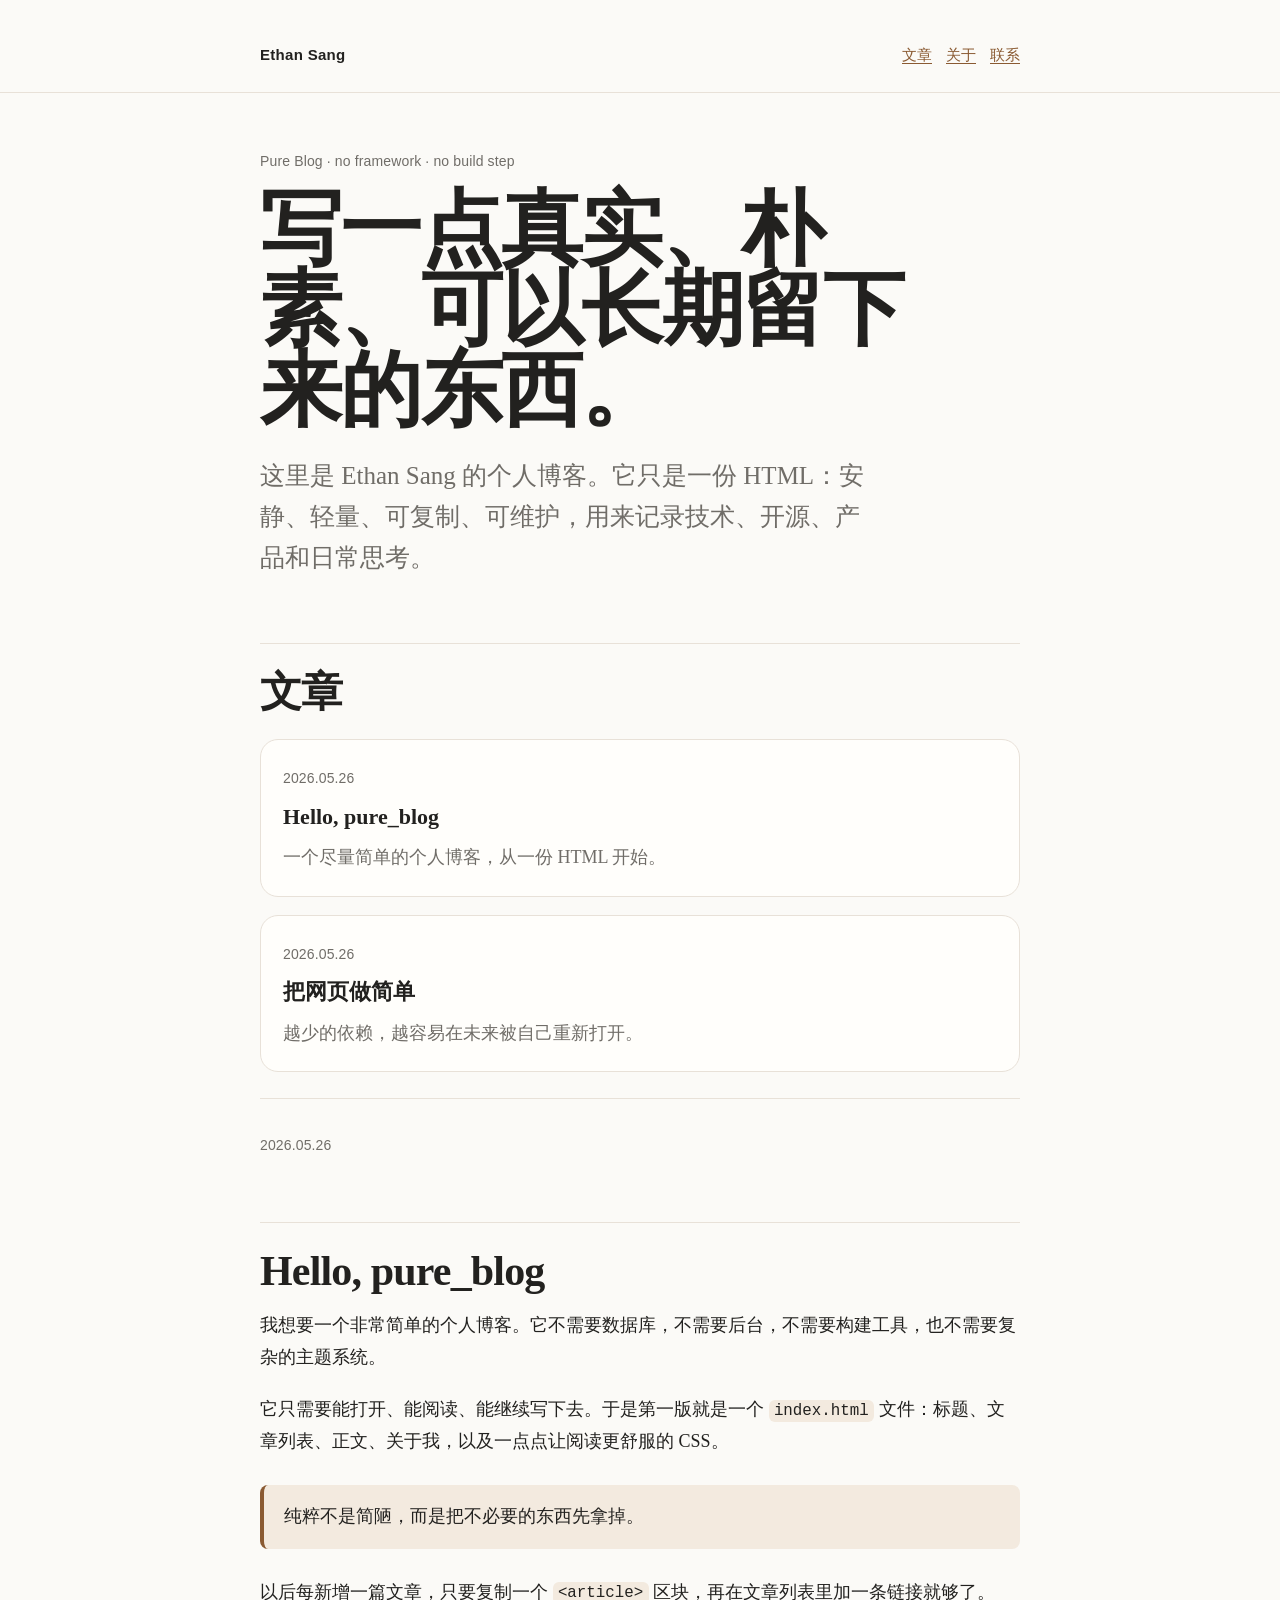
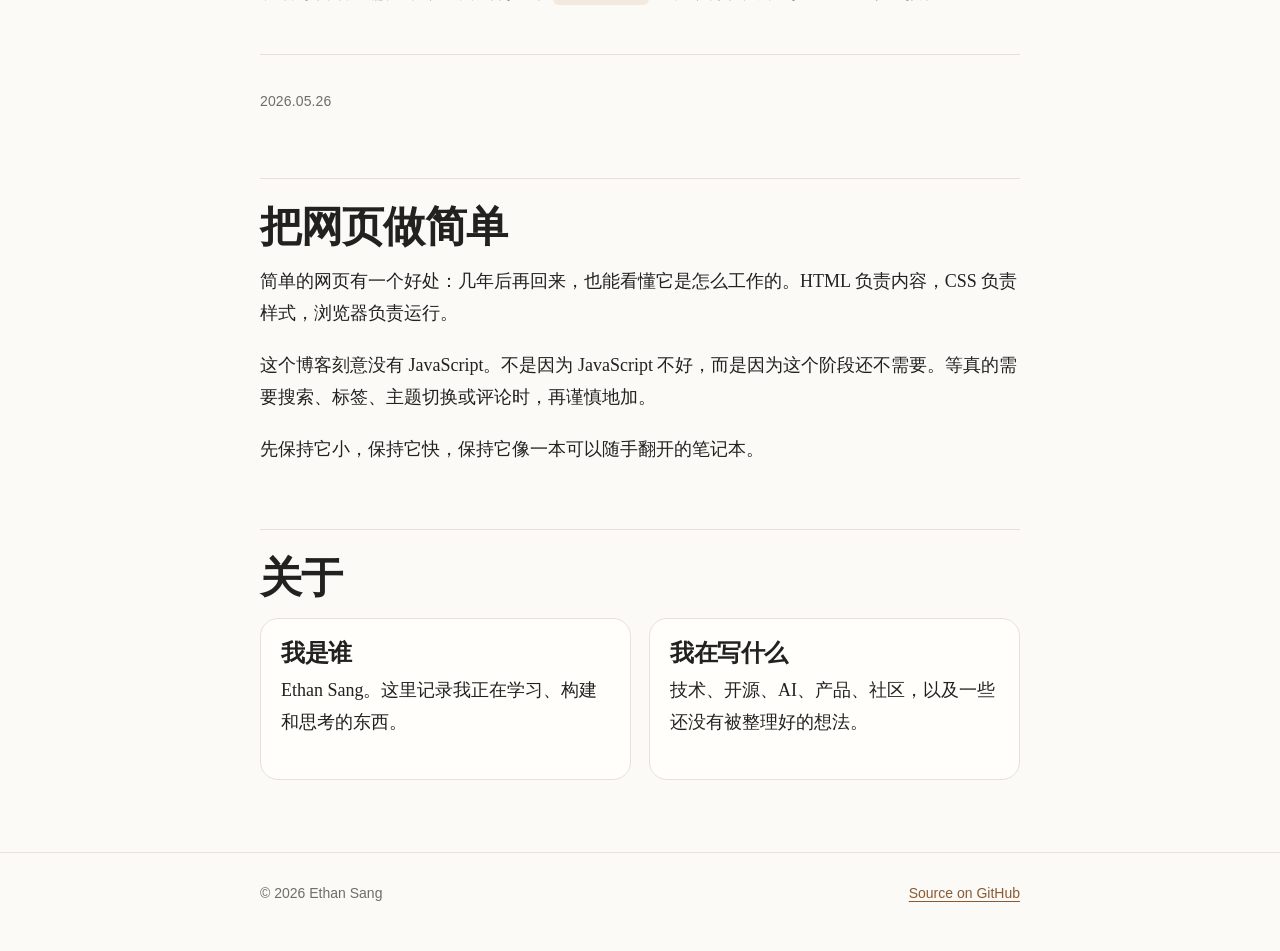
==== index.html @ effcb991 "Create pure personal blog homepage" ====
<!doctype html>
<html lang="zh-CN">
<head>
  <meta charset="utf-8">
  <meta name="viewport" content="width=device-width, initial-scale=1">
  <meta name="description" content="Ethan Sang 的个人博客，记录技术、开源、产品与日常思考。">
  <title>Ethan Sang · Pure Blog</title>
  <style>
    :root {
      color-scheme: light dark;
      --bg: #fbfaf7;
      --paper: #fffefb;
      --text: #22211f;
      --muted: #706d68;
      --line: #e8e1d8;
      --accent: #8a5a32;
      --accent-soft: #f3eadf;
      --max: 760px;
    }

    @media (prefers-color-scheme: dark) {
      :root {
        --bg: #171615;
        --paper: #1f1d1b;
        --text: #f2eee8;
        --muted: #b7afa4;
        --line: #34312d;
        --accent: #d8a66d;
        --accent-soft: #2a241d;
      }
    }

    * { box-sizing: border-box; }

    html { scroll-behavior: smooth; }

    body {
      margin: 0;
      background: var(--bg);
      color: var(--text);
      font: 18px/1.75 Georgia, "Times New Roman", "Noto Serif SC", "Songti SC", serif;
    }

    a {
      color: var(--accent);
      text-decoration-thickness: 1px;
      text-underline-offset: 0.18em;
    }

    a:hover { text-decoration-thickness: 2px; }

    .wrap {
      width: min(calc(100% - 32px), var(--max));
      margin: 0 auto;
    }

    header {
      padding: 42px 0 24px;
      border-bottom: 1px solid var(--line);
    }

    nav {
      display: flex;
      justify-content: space-between;
      gap: 18px;
      align-items: center;
      font-family: -apple-system, BlinkMacSystemFont, "Segoe UI", sans-serif;
      font-size: 15px;
    }

    nav .brand {
      color: var(--text);
      font-weight: 700;
      text-decoration: none;
      letter-spacing: 0.02em;
    }

    nav .links {
      display: flex;
      gap: 14px;
      flex-wrap: wrap;
      justify-content: flex-end;
    }

    main { padding: 56px 0 72px; }

    .hero { margin-bottom: 64px; }

    h1, h2, h3 {
      line-height: 1.18;
      margin: 0 0 14px;
      letter-spacing: -0.02em;
    }

    h1 {
      max-width: 680px;
      font-size: clamp(42px, 9vw, 82px);
      line-height: 0.98;
    }

    h2 {
      margin-top: 64px;
      padding-top: 24px;
      border-top: 1px solid var(--line);
      font-size: clamp(28px, 5vw, 42px);
    }

    h3 { font-size: 24px; }

    p { margin: 0 0 1.15em; }

    .lead {
      max-width: 620px;
      margin-top: 24px;
      color: var(--muted);
      font-size: clamp(20px, 3vw, 25px);
      line-height: 1.65;
    }

    .meta, .note-meta {
      color: var(--muted);
      font-family: -apple-system, BlinkMacSystemFont, "Segoe UI", sans-serif;
      font-size: 14px;
      letter-spacing: 0.01em;
    }

    .note-list {
      display: grid;
      gap: 18px;
      margin: 22px 0 0;
      padding: 0;
      list-style: none;
    }

    .note-card {
      display: block;
      padding: 22px;
      background: var(--paper);
      border: 1px solid var(--line);
      border-radius: 18px;
      color: inherit;
      text-decoration: none;
    }

    .note-card:hover {
      border-color: color-mix(in srgb, var(--accent) 45%, var(--line));
    }

    .note-card strong {
      display: block;
      margin: 4px 0 6px;
      font-size: 22px;
    }

    .note-card span {
      color: var(--muted);
      display: block;
    }

    article {
      margin-top: 46px;
      padding-top: 34px;
      border-top: 1px solid var(--line);
    }

    article:first-of-type { margin-top: 26px; }

    blockquote {
      margin: 28px 0;
      padding: 16px 20px;
      background: var(--accent-soft);
      border-left: 4px solid var(--accent);
      border-radius: 8px;
      color: var(--text);
    }

    code {
      padding: 0.14em 0.34em;
      background: var(--accent-soft);
      border-radius: 6px;
      font-family: ui-monospace, SFMono-Regular, Menlo, Consolas, monospace;
      font-size: 0.88em;
    }

    .about-grid {
      display: grid;
      grid-template-columns: 1fr 1fr;
      gap: 18px;
    }

    .box {
      padding: 20px;
      background: var(--paper);
      border: 1px solid var(--line);
      border-radius: 18px;
    }

    .box h3 { margin-bottom: 8px; }

    footer {
      padding: 28px 0 46px;
      border-top: 1px solid var(--line);
      color: var(--muted);
      font-family: -apple-system, BlinkMacSystemFont, "Segoe UI", sans-serif;
      font-size: 14px;
    }

    footer .wrap {
      display: flex;
      justify-content: space-between;
      gap: 16px;
      flex-wrap: wrap;
    }

    @media (max-width: 640px) {
      body { font-size: 17px; }
      header { padding-top: 26px; }
      nav { align-items: flex-start; }
      main { padding-top: 42px; }
      .about-grid { grid-template-columns: 1fr; }
      .note-card { padding: 18px; }
    }

    @media print {
      body { background: #fff; color: #000; }
      .note-card, .box { border-color: #ccc; }
      nav .links, footer { display: none; }
    }
  </style>
</head>
<body>
  <header>
    <nav class="wrap" aria-label="主导航">
      <a class="brand" href="#top">Ethan Sang</a>
      <div class="links">
        <a href="#notes">文章</a>
        <a href="#about">关于</a>
        <a href="mailto:iimsyw@gmail.com">联系</a>
      </div>
    </nav>
  </header>

  <main id="top" class="wrap">
    <section class="hero" aria-labelledby="site-title">
      <p class="meta">Pure Blog · no framework · no build step</p>
      <h1 id="site-title">写一点真实、朴素、可以长期留下来的东西。</h1>
      <p class="lead">这里是 Ethan Sang 的个人博客。它只是一份 HTML：安静、轻量、可复制、可维护，用来记录技术、开源、产品和日常思考。</p>
    </section>

    <section id="notes" aria-labelledby="notes-title">
      <h2 id="notes-title">文章</h2>
      <ul class="note-list">
        <li>
          <a class="note-card" href="#hello-pure-blog">
            <time class="note-meta" datetime="2026-05-26">2026.05.26</time>
            <strong>Hello, pure_blog</strong>
            <span>一个尽量简单的个人博客，从一份 HTML 开始。</span>
          </a>
        </li>
        <li>
          <a class="note-card" href="#simple-web">
            <time class="note-meta" datetime="2026-05-26">2026.05.26</time>
            <strong>把网页做简单</strong>
            <span>越少的依赖，越容易在未来被自己重新打开。</span>
          </a>
        </li>
      </ul>

      <article id="hello-pure-blog">
        <p class="note-meta"><time datetime="2026-05-26">2026.05.26</time></p>
        <h2>Hello, pure_blog</h2>
        <p>我想要一个非常简单的个人博客。它不需要数据库，不需要后台，不需要构建工具，也不需要复杂的主题系统。</p>
        <p>它只需要能打开、能阅读、能继续写下去。于是第一版就是一个 <code>index.html</code> 文件：标题、文章列表、正文、关于我，以及一点点让阅读更舒服的 CSS。</p>
        <blockquote>纯粹不是简陋，而是把不必要的东西先拿掉。</blockquote>
        <p>以后每新增一篇文章，只要复制一个 <code>&lt;article&gt;</code> 区块，再在文章列表里加一条链接就够了。</p>
      </article>

      <article id="simple-web">
        <p class="note-meta"><time datetime="2026-05-26">2026.05.26</time></p>
        <h2>把网页做简单</h2>
        <p>简单的网页有一个好处：几年后再回来，也能看懂它是怎么工作的。HTML 负责内容，CSS 负责样式，浏览器负责运行。</p>
        <p>这个博客刻意没有 JavaScript。不是因为 JavaScript 不好，而是因为这个阶段还不需要。等真的需要搜索、标签、主题切换或评论时，再谨慎地加。</p>
        <p>先保持它小，保持它快，保持它像一本可以随手翻开的笔记本。</p>
      </article>
    </section>

    <section id="about" aria-labelledby="about-title">
      <h2 id="about-title">关于</h2>
      <div class="about-grid">
        <div class="box">
          <h3>我是谁</h3>
          <p>Ethan Sang。这里记录我正在学习、构建和思考的东西。</p>
        </div>
        <div class="box">
          <h3>我在写什么</h3>
          <p>技术、开源、AI、产品、社区，以及一些还没有被整理好的想法。</p>
        </div>
      </div>
    </section>
  </main>

  <footer>
    <div class="wrap">
      <span>© 2026 Ethan Sang</span>
      <span><a href="https://github.com/dethan3/pure_blog">Source on GitHub</a></span>
    </div>
  </footer>
</body>
</html>
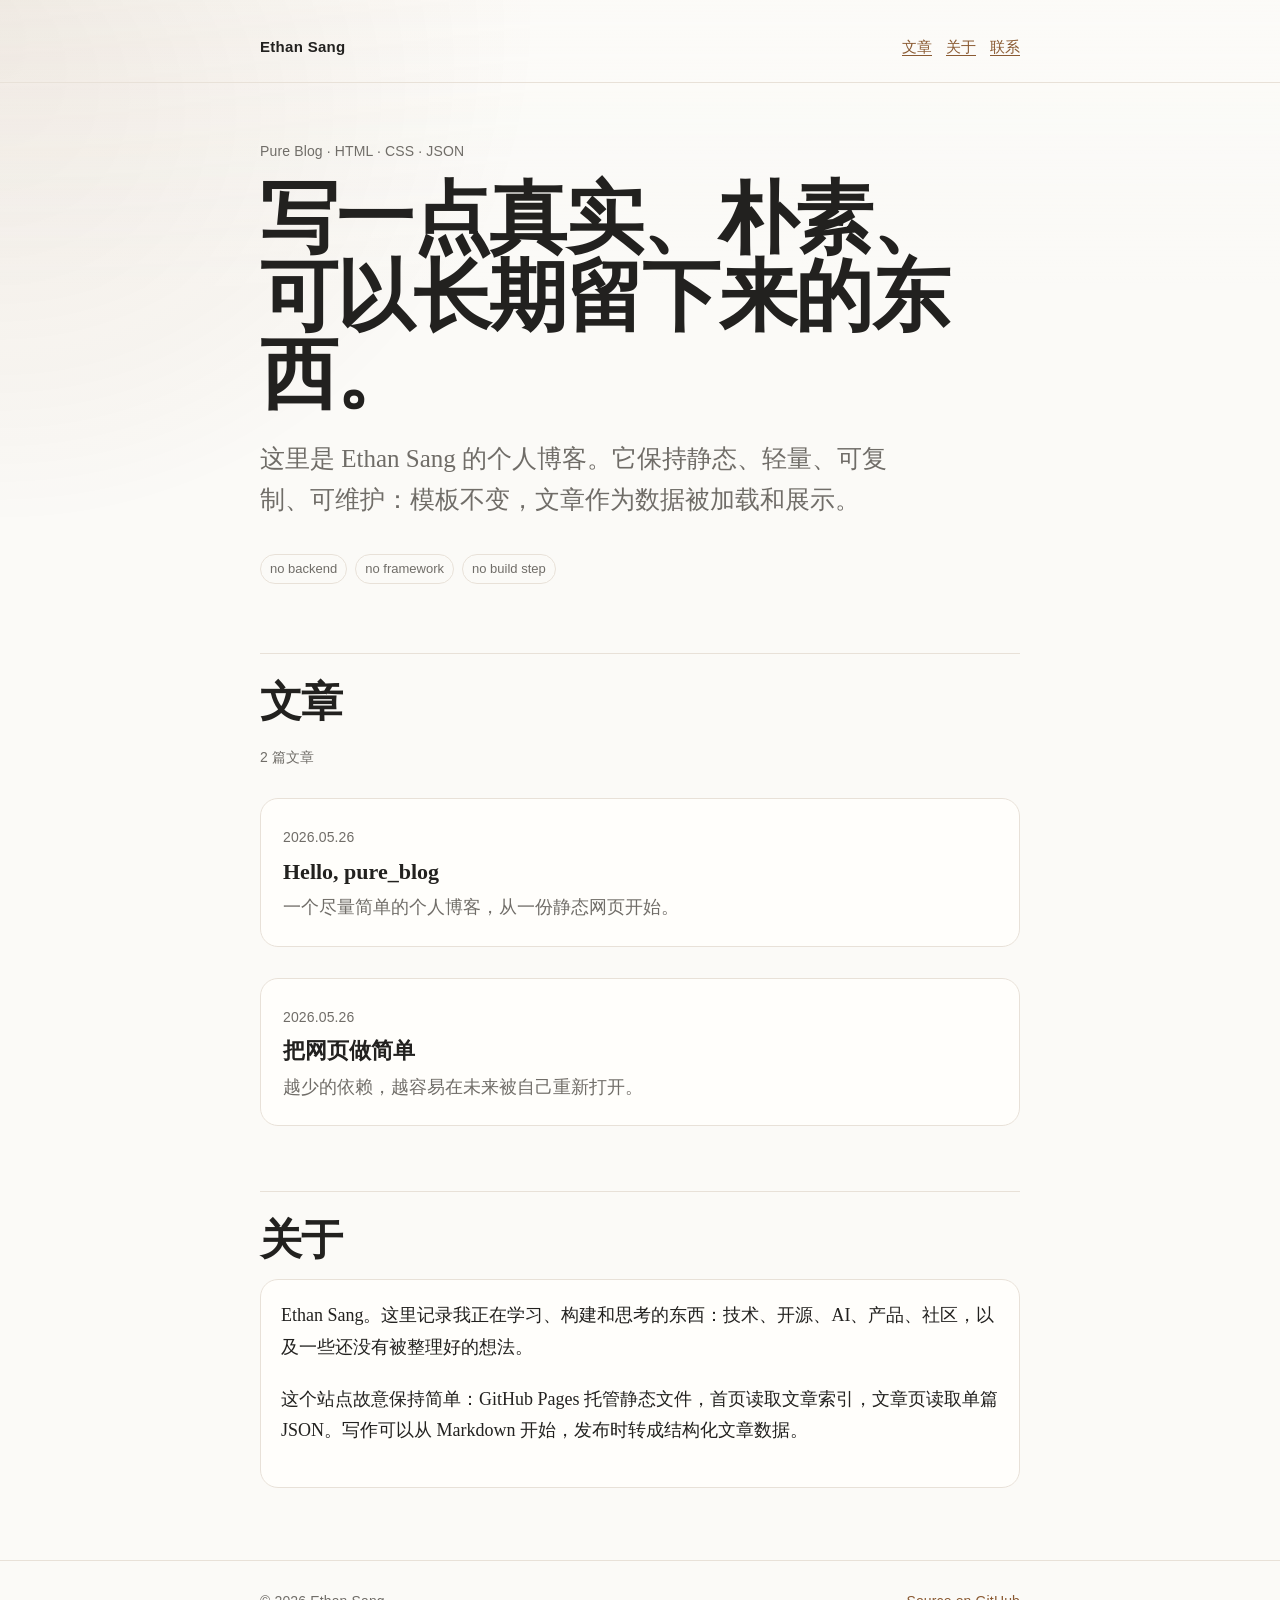
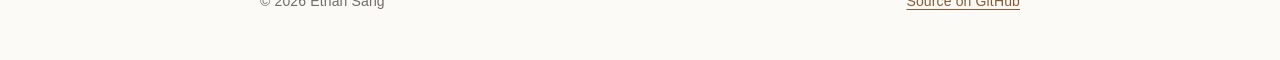
==== commit 4e84aa98: "Convert homepage to JSON powered post list" ====
--- a/index.html
+++ b/index.html
@@ -5,233 +5,12 @@
   <meta name="viewport" content="width=device-width, initial-scale=1">
   <meta name="description" content="Ethan Sang 的个人博客，记录技术、开源、产品与日常思考。">
   <title>Ethan Sang · Pure Blog</title>
-  <style>
-    :root {
-      color-scheme: light dark;
-      --bg: #fbfaf7;
-      --paper: #fffefb;
-      --text: #22211f;
-      --muted: #706d68;
-      --line: #e8e1d8;
-      --accent: #8a5a32;
-      --accent-soft: #f3eadf;
-      --max: 760px;
-    }
-
-    @media (prefers-color-scheme: dark) {
-      :root {
-        --bg: #171615;
-        --paper: #1f1d1b;
-        --text: #f2eee8;
-        --muted: #b7afa4;
-        --line: #34312d;
-        --accent: #d8a66d;
-        --accent-soft: #2a241d;
-      }
-    }
-
-    * { box-sizing: border-box; }
-
-    html { scroll-behavior: smooth; }
-
-    body {
-      margin: 0;
-      background: var(--bg);
-      color: var(--text);
-      font: 18px/1.75 Georgia, "Times New Roman", "Noto Serif SC", "Songti SC", serif;
-    }
-
-    a {
-      color: var(--accent);
-      text-decoration-thickness: 1px;
-      text-underline-offset: 0.18em;
-    }
-
-    a:hover { text-decoration-thickness: 2px; }
-
-    .wrap {
-      width: min(calc(100% - 32px), var(--max));
-      margin: 0 auto;
-    }
-
-    header {
-      padding: 42px 0 24px;
-      border-bottom: 1px solid var(--line);
-    }
-
-    nav {
-      display: flex;
-      justify-content: space-between;
-      gap: 18px;
-      align-items: center;
-      font-family: -apple-system, BlinkMacSystemFont, "Segoe UI", sans-serif;
-      font-size: 15px;
-    }
-
-    nav .brand {
-      color: var(--text);
-      font-weight: 700;
-      text-decoration: none;
-      letter-spacing: 0.02em;
-    }
-
-    nav .links {
-      display: flex;
-      gap: 14px;
-      flex-wrap: wrap;
-      justify-content: flex-end;
-    }
-
-    main { padding: 56px 0 72px; }
-
-    .hero { margin-bottom: 64px; }
-
-    h1, h2, h3 {
-      line-height: 1.18;
-      margin: 0 0 14px;
-      letter-spacing: -0.02em;
-    }
-
-    h1 {
-      max-width: 680px;
-      font-size: clamp(42px, 9vw, 82px);
-      line-height: 0.98;
-    }
-
-    h2 {
-      margin-top: 64px;
-      padding-top: 24px;
-      border-top: 1px solid var(--line);
-      font-size: clamp(28px, 5vw, 42px);
-    }
-
-    h3 { font-size: 24px; }
-
-    p { margin: 0 0 1.15em; }
-
-    .lead {
-      max-width: 620px;
-      margin-top: 24px;
-      color: var(--muted);
-      font-size: clamp(20px, 3vw, 25px);
-      line-height: 1.65;
-    }
-
-    .meta, .note-meta {
-      color: var(--muted);
-      font-family: -apple-system, BlinkMacSystemFont, "Segoe UI", sans-serif;
-      font-size: 14px;
-      letter-spacing: 0.01em;
-    }
-
-    .note-list {
-      display: grid;
-      gap: 18px;
-      margin: 22px 0 0;
-      padding: 0;
-      list-style: none;
-    }
-
-    .note-card {
-      display: block;
-      padding: 22px;
-      background: var(--paper);
-      border: 1px solid var(--line);
-      border-radius: 18px;
-      color: inherit;
-      text-decoration: none;
-    }
-
-    .note-card:hover {
-      border-color: color-mix(in srgb, var(--accent) 45%, var(--line));
-    }
-
-    .note-card strong {
-      display: block;
-      margin: 4px 0 6px;
-      font-size: 22px;
-    }
-
-    .note-card span {
-      color: var(--muted);
-      display: block;
-    }
-
-    article {
-      margin-top: 46px;
-      padding-top: 34px;
-      border-top: 1px solid var(--line);
-    }
-
-    article:first-of-type { margin-top: 26px; }
-
-    blockquote {
-      margin: 28px 0;
-      padding: 16px 20px;
-      background: var(--accent-soft);
-      border-left: 4px solid var(--accent);
-      border-radius: 8px;
-      color: var(--text);
-    }
-
-    code {
-      padding: 0.14em 0.34em;
-      background: var(--accent-soft);
-      border-radius: 6px;
-      font-family: ui-monospace, SFMono-Regular, Menlo, Consolas, monospace;
-      font-size: 0.88em;
-    }
-
-    .about-grid {
-      display: grid;
-      grid-template-columns: 1fr 1fr;
-      gap: 18px;
-    }
-
-    .box {
-      padding: 20px;
-      background: var(--paper);
-      border: 1px solid var(--line);
-      border-radius: 18px;
-    }
-
-    .box h3 { margin-bottom: 8px; }
-
-    footer {
-      padding: 28px 0 46px;
-      border-top: 1px solid var(--line);
-      color: var(--muted);
-      font-family: -apple-system, BlinkMacSystemFont, "Segoe UI", sans-serif;
-      font-size: 14px;
-    }
-
-    footer .wrap {
-      display: flex;
-      justify-content: space-between;
-      gap: 16px;
-      flex-wrap: wrap;
-    }
-
-    @media (max-width: 640px) {
-      body { font-size: 17px; }
-      header { padding-top: 26px; }
-      nav { align-items: flex-start; }
-      main { padding-top: 42px; }
-      .about-grid { grid-template-columns: 1fr; }
-      .note-card { padding: 18px; }
-    }
-
-    @media print {
-      body { background: #fff; color: #000; }
-      .note-card, .box { border-color: #ccc; }
-      nav .links, footer { display: none; }
-    }
-  </style>
+  <link rel="stylesheet" href="style.css">
 </head>
 <body>
-  <header>
-    <nav class="wrap" aria-label="主导航">
-      <a class="brand" href="#top">Ethan Sang</a>
+  <header class="site-header">
+    <nav class="wrap nav" aria-label="主导航">
+      <a class="brand" href="index.html">Ethan Sang</a>
       <div class="links">
         <a href="#notes">文章</a>
         <a href="#about">关于</a>
@@ -240,70 +19,84 @@
     </nav>
   </header>
 
-  <main id="top" class="wrap">
+  <main class="wrap">
     <section class="hero" aria-labelledby="site-title">
-      <p class="meta">Pure Blog · no framework · no build step</p>
+      <p class="kicker">Pure Blog · HTML · CSS · JSON</p>
       <h1 id="site-title">写一点真实、朴素、可以长期留下来的东西。</h1>
-      <p class="lead">这里是 Ethan Sang 的个人博客。它只是一份 HTML：安静、轻量、可复制、可维护，用来记录技术、开源、产品和日常思考。</p>
+      <p class="lead">这里是 Ethan Sang 的个人博客。它保持静态、轻量、可复制、可维护：模板不变，文章作为数据被加载和展示。</p>
+      <ul class="tag-list" aria-label="站点原则">
+        <li>no backend</li>
+        <li>no framework</li>
+        <li>no build step</li>
+      </ul>
     </section>
 
     <section id="notes" aria-labelledby="notes-title">
       <h2 id="notes-title">文章</h2>
-      <ul class="note-list">
-        <li>
-          <a class="note-card" href="#hello-pure-blog">
-            <time class="note-meta" datetime="2026-05-26">2026.05.26</time>
-            <strong>Hello, pure_blog</strong>
-            <span>一个尽量简单的个人博客，从一份 HTML 开始。</span>
-          </a>
-        </li>
-        <li>
-          <a class="note-card" href="#simple-web">
-            <time class="note-meta" datetime="2026-05-26">2026.05.26</time>
-            <strong>把网页做简单</strong>
-            <span>越少的依赖，越容易在未来被自己重新打开。</span>
-          </a>
-        </li>
-      </ul>
-
-      <article id="hello-pure-blog">
-        <p class="note-meta"><time datetime="2026-05-26">2026.05.26</time></p>
-        <h2>Hello, pure_blog</h2>
-        <p>我想要一个非常简单的个人博客。它不需要数据库，不需要后台，不需要构建工具，也不需要复杂的主题系统。</p>
-        <p>它只需要能打开、能阅读、能继续写下去。于是第一版就是一个 <code>index.html</code> 文件：标题、文章列表、正文、关于我，以及一点点让阅读更舒服的 CSS。</p>
-        <blockquote>纯粹不是简陋，而是把不必要的东西先拿掉。</blockquote>
-        <p>以后每新增一篇文章，只要复制一个 <code>&lt;article&gt;</code> 区块，再在文章列表里加一条链接就够了。</p>
-      </article>
-
-      <article id="simple-web">
-        <p class="note-meta"><time datetime="2026-05-26">2026.05.26</time></p>
-        <h2>把网页做简单</h2>
-        <p>简单的网页有一个好处：几年后再回来，也能看懂它是怎么工作的。HTML 负责内容，CSS 负责样式，浏览器负责运行。</p>
-        <p>这个博客刻意没有 JavaScript。不是因为 JavaScript 不好，而是因为这个阶段还不需要。等真的需要搜索、标签、主题切换或评论时，再谨慎地加。</p>
-        <p>先保持它小，保持它快，保持它像一本可以随手翻开的笔记本。</p>
-      </article>
+      <p id="status" class="status">正在加载文章列表……</p>
+      <ul id="post-list" class="note-list" aria-live="polite"></ul>
     </section>
 
     <section id="about" aria-labelledby="about-title">
       <h2 id="about-title">关于</h2>
-      <div class="about-grid">
-        <div class="box">
-          <h3>我是谁</h3>
-          <p>Ethan Sang。这里记录我正在学习、构建和思考的东西。</p>
-        </div>
-        <div class="box">
-          <h3>我在写什么</h3>
-          <p>技术、开源、AI、产品、社区，以及一些还没有被整理好的想法。</p>
-        </div>
+      <div class="panel">
+        <p>Ethan Sang。这里记录我正在学习、构建和思考的东西：技术、开源、AI、产品、社区，以及一些还没有被整理好的想法。</p>
+        <p>这个站点故意保持简单：GitHub Pages 托管静态文件，首页读取文章索引，文章页读取单篇 JSON。写作可以从 Markdown 开始，发布时转成结构化文章数据。</p>
       </div>
     </section>
   </main>
 
-  <footer>
+  <footer class="site-footer footer">
     <div class="wrap">
       <span>© 2026 Ethan Sang</span>
       <span><a href="https://github.com/dethan3/pure_blog">Source on GitHub</a></span>
     </div>
   </footer>
+
+  <script>
+    const listEl = document.querySelector('#post-list');
+    const statusEl = document.querySelector('#status');
+
+    function formatDate(date) {
+      return String(date || '').replaceAll('-', '.');
+    }
+
+    function renderPostCard(post) {
+      const li = document.createElement('li');
+      const a = document.createElement('a');
+      a.className = 'note-card';
+      a.href = `post.html?slug=${encodeURIComponent(post.slug)}`;
+
+      const time = document.createElement('time');
+      time.className = 'note-meta';
+      time.dateTime = post.date || '';
+      time.textContent = formatDate(post.date);
+
+      const title = document.createElement('strong');
+      title.textContent = post.title || 'Untitled';
+
+      const summary = document.createElement('span');
+      summary.textContent = post.summary || '';
+
+      a.append(time, title, summary);
+      li.appendChild(a);
+      return li;
+    }
+
+    async function loadPosts() {
+      const response = await fetch('posts/index.json', { cache: 'no-store' });
+      if (!response.ok) throw new Error('无法读取 posts/index.json');
+      const posts = await response.json();
+
+      posts.sort((a, b) => String(b.date || '').localeCompare(String(a.date || '')));
+      listEl.replaceChildren(...posts.map(renderPostCard));
+      statusEl.textContent = posts.length ? `${posts.length} 篇文章` : '还没有文章。';
+    }
+
+    loadPosts().catch((error) => {
+      statusEl.classList.add('error');
+      statusEl.textContent = error.message || '文章列表加载失败。';
+    });
+  </script>
 </body>
 </html>
--- a/style.css
+++ b/style.css
@@ -0,0 +1,315 @@
+:root {
+  color-scheme: light dark;
+  --bg: #fbfaf7;
+  --paper: #fffefb;
+  --text: #22211f;
+  --muted: #706d68;
+  --line: #e8e1d8;
+  --accent: #8a5a32;
+  --accent-soft: #f3eadf;
+  --danger: #9f2d2d;
+  --max: 760px;
+  --wide: 980px;
+}
+
+@media (prefers-color-scheme: dark) {
+  :root {
+    --bg: #171615;
+    --paper: #1f1d1b;
+    --text: #f2eee8;
+    --muted: #b7afa4;
+    --line: #34312d;
+    --accent: #d8a66d;
+    --accent-soft: #2a241d;
+    --danger: #ff8f8f;
+  }
+}
+
+* { box-sizing: border-box; }
+
+html { scroll-behavior: smooth; }
+
+body {
+  margin: 0;
+  background: var(--bg);
+  color: var(--text);
+  font: 18px/1.75 Georgia, "Times New Roman", "Noto Serif SC", "Songti SC", serif;
+}
+
+body::before {
+  content: "";
+  position: fixed;
+  inset: 0;
+  pointer-events: none;
+  background:
+    radial-gradient(circle at top left, color-mix(in srgb, var(--accent) 12%, transparent), transparent 34rem),
+    linear-gradient(to bottom, color-mix(in srgb, var(--paper) 35%, transparent), transparent 18rem);
+  opacity: 0.9;
+}
+
+a {
+  color: var(--accent);
+  text-decoration-thickness: 1px;
+  text-underline-offset: 0.18em;
+}
+
+a:hover { text-decoration-thickness: 2px; }
+
+.wrap {
+  position: relative;
+  width: min(calc(100% - 32px), var(--max));
+  margin: 0 auto;
+}
+
+.wide { width: min(calc(100% - 32px), var(--wide)); }
+
+.site-header {
+  position: relative;
+  padding: 34px 0 22px;
+  border-bottom: 1px solid var(--line);
+}
+
+.nav {
+  display: flex;
+  justify-content: space-between;
+  gap: 18px;
+  align-items: center;
+  font-family: -apple-system, BlinkMacSystemFont, "Segoe UI", sans-serif;
+  font-size: 15px;
+}
+
+.brand {
+  color: var(--text);
+  font-weight: 700;
+  text-decoration: none;
+  letter-spacing: 0.02em;
+}
+
+.links {
+  display: flex;
+  gap: 14px;
+  flex-wrap: wrap;
+  justify-content: flex-end;
+}
+
+main { padding: 56px 0 72px; }
+
+.hero { margin-bottom: 64px; }
+
+.kicker,
+.meta,
+.note-meta,
+.status,
+.footer {
+  color: var(--muted);
+  font-family: -apple-system, BlinkMacSystemFont, "Segoe UI", sans-serif;
+  font-size: 14px;
+  letter-spacing: 0.01em;
+}
+
+h1, h2, h3 {
+  line-height: 1.18;
+  margin: 0 0 14px;
+  letter-spacing: -0.02em;
+}
+
+h1 {
+  max-width: 720px;
+  font-size: clamp(42px, 9vw, 78px);
+  line-height: 1;
+}
+
+.post h1 {
+  margin-top: 8px;
+  font-size: clamp(38px, 7vw, 66px);
+}
+
+h2 {
+  margin-top: 58px;
+  padding-top: 24px;
+  border-top: 1px solid var(--line);
+  font-size: clamp(28px, 5vw, 42px);
+}
+
+.post h2 {
+  margin-top: 46px;
+  font-size: clamp(26px, 4vw, 36px);
+}
+
+h3 {
+  margin-top: 32px;
+  font-size: 24px;
+}
+
+p { margin: 0 0 1.15em; }
+
+.lead {
+  max-width: 650px;
+  margin-top: 24px;
+  color: var(--muted);
+  font-size: clamp(20px, 3vw, 25px);
+  line-height: 1.65;
+}
+
+.note-list {
+  display: grid;
+  gap: 18px;
+  margin: 22px 0 0;
+  padding: 0;
+  list-style: none;
+}
+
+.note-card {
+  display: block;
+  padding: 22px;
+  background: color-mix(in srgb, var(--paper) 92%, transparent);
+  border: 1px solid var(--line);
+  border-radius: 18px;
+  color: inherit;
+  text-decoration: none;
+  transition: border-color 160ms ease, transform 160ms ease, background 160ms ease;
+}
+
+.note-card:hover {
+  transform: translateY(-1px);
+  border-color: color-mix(in srgb, var(--accent) 45%, var(--line));
+  background: var(--paper);
+}
+
+.note-card strong {
+  display: block;
+  margin: 4px 0 6px;
+  font-size: 22px;
+  line-height: 1.35;
+}
+
+.note-card span {
+  color: var(--muted);
+  display: block;
+}
+
+.tag-list {
+  display: flex;
+  flex-wrap: wrap;
+  gap: 8px;
+  margin: 20px 0 0;
+  padding: 0;
+  list-style: none;
+}
+
+.tag,
+.tag-list li {
+  padding: 3px 9px;
+  border: 1px solid var(--line);
+  border-radius: 999px;
+  color: var(--muted);
+  font-family: -apple-system, BlinkMacSystemFont, "Segoe UI", sans-serif;
+  font-size: 13px;
+}
+
+.post {
+  padding: 28px 0 8px;
+}
+
+.post-header {
+  margin-bottom: 42px;
+}
+
+.post-content > *:first-child { margin-top: 0; }
+
+blockquote {
+  margin: 28px 0;
+  padding: 16px 20px;
+  background: var(--accent-soft);
+  border-left: 4px solid var(--accent);
+  border-radius: 8px;
+  color: var(--text);
+}
+
+code {
+  padding: 0.14em 0.34em;
+  background: var(--accent-soft);
+  border-radius: 6px;
+  font-family: ui-monospace, SFMono-Regular, Menlo, Consolas, monospace;
+  font-size: 0.88em;
+}
+
+pre {
+  overflow: auto;
+  margin: 28px 0;
+  padding: 18px;
+  background: var(--accent-soft);
+  border: 1px solid var(--line);
+  border-radius: 14px;
+  line-height: 1.55;
+}
+
+pre code {
+  padding: 0;
+  background: transparent;
+  border-radius: 0;
+}
+
+hr {
+  border: 0;
+  border-top: 1px solid var(--line);
+  margin: 40px 0;
+}
+
+ul, ol { padding-left: 1.25em; }
+
+li { margin: 0.35em 0; }
+
+.panel {
+  padding: 20px;
+  background: var(--paper);
+  border: 1px solid var(--line);
+  border-radius: 18px;
+}
+
+.status {
+  margin-top: 18px;
+}
+
+.error {
+  color: var(--danger);
+}
+
+.post-nav {
+  display: flex;
+  justify-content: space-between;
+  gap: 16px;
+  margin-top: 56px;
+  padding-top: 22px;
+  border-top: 1px solid var(--line);
+  font-family: -apple-system, BlinkMacSystemFont, "Segoe UI", sans-serif;
+  font-size: 15px;
+}
+
+.site-footer {
+  position: relative;
+  padding: 28px 0 46px;
+  border-top: 1px solid var(--line);
+}
+
+.site-footer .wrap {
+  display: flex;
+  justify-content: space-between;
+  gap: 16px;
+  flex-wrap: wrap;
+}
+
+@media (max-width: 640px) {
+  body { font-size: 17px; }
+  .site-header { padding-top: 24px; }
+  .nav { align-items: flex-start; }
+  main { padding-top: 42px; }
+  .note-card { padding: 18px; }
+  .post-nav { flex-direction: column; }
+}
+
+@media print {
+  body { background: #fff; color: #000; }
+  body::before, .links, .site-footer, .post-nav { display: none; }
+  .note-card, .panel { border-color: #ccc; }
+}
